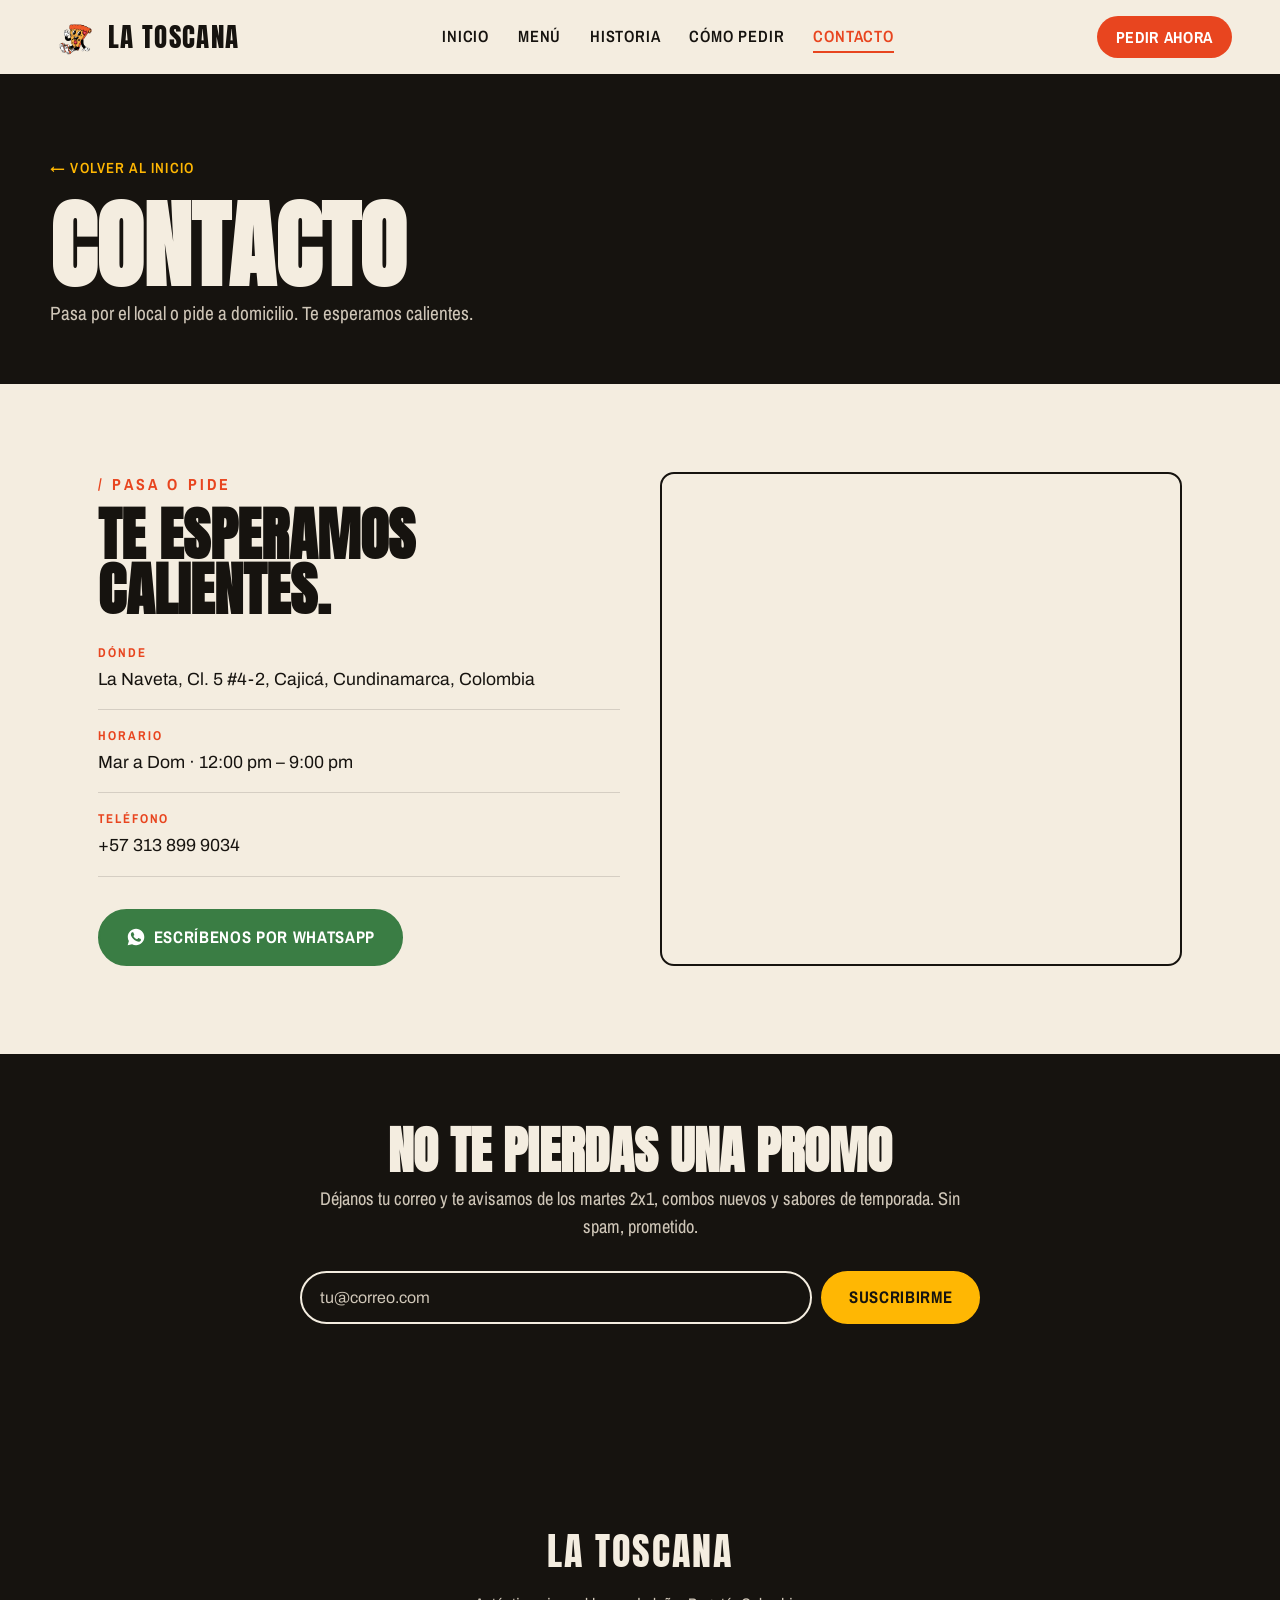
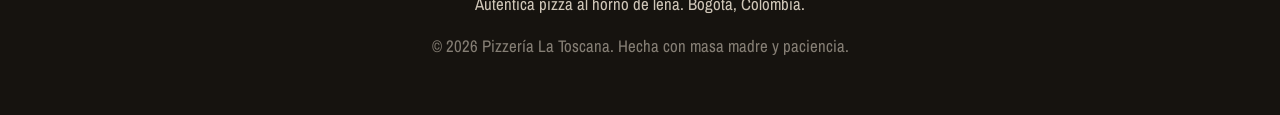
==== contacto.html @ b1739f33 "Add files via upload" ====
<!DOCTYPE html>
<html lang="es">
<head>
<meta charset="UTF-8">
<meta name="viewport" content="width=device-width, initial-scale=1.0">
<title>Contacto · Pizzería La Toscana</title>
<meta name="description" content="Visítanos o pide a domicilio. Pizzería La Toscana en Chapinero, Bogotá. Horarios, teléfono, ubicación y newsletter.">
<link rel="preconnect" href="https://fonts.googleapis.com">
<link rel="preconnect" href="https://fonts.gstatic.com" crossorigin>
<link href="https://fonts.googleapis.com/css2?family=Anton&family=Archivo:wght@400;500;600;700;800&family=Archivo+Narrow:wght@500;600;700&display=swap" rel="stylesheet">
<link rel="stylesheet" href="styles.css">
</head>
<body>

<!-- ===== NAV ===== -->
<header class="nav" id="top">
  <a href="index.html" class="brand">
    <img class="brand__logo" src="img/logo.png" alt="Logo Pizzería La Toscana">
    LA TOSCANA
  </a>
  <nav class="nav__links" aria-label="Navegación principal">
    <a href="index.html">Inicio</a>
    <a href="menu.html">Menú</a>
    <a href="historia.html">Historia</a>
    <a href="pedir.html">Cómo pedir</a>
    <a href="contacto.html" aria-current="page">Contacto</a>
  </nav>
  <a href="https://wa.me/573138999034?text=Hola%20La%20Toscana,%20quiero%20pedir%20una%20pizza" class="nav__cta" target="_blank" rel="noopener">Pedir ahora</a>
</header>

<!-- ===== HERO DE PÁGINA ===== -->
<section class="menupage__hero">
  <div class="menupage__hero-inner">
    <a href="index.html" class="menupage__back">← Volver al inicio</a>
    <h1 class="menupage__title">Contacto</h1>
    <p class="menupage__sub">Pasa por el local o pide a domicilio. Te esperamos calientes.</p>
  </div>
</section>

<!-- ===== CONTACTO ===== -->
<section class="contacto" id="contacto">
  <div class="contacto__inner">
    <div class="contacto__info" data-reveal="left">
      <p class="section-head__eyebrow">/ Pasa o pide</p>
      <h2 class="contacto__title">Te esperamos calientes.</h2>
      <ul class="contacto__list">
        <li><span class="contacto__label">Dónde</span> La Naveta, Cl. 5 #4-2, Cajicá, Cundinamarca, Colombia</li>
        <li><span class="contacto__label">Horario</span> Mar a Dom · 12:00 pm – 9:00 pm</li>
        <li><span class="contacto__label">Teléfono</span> +57 313 899 9034</li>
       
      </ul>
      <a href="https://wa.me/573138999034?text=Hola%20La%20Toscana,%20quiero%20pedir%20una%20pizza" class="btn btn--whatsapp" target="_blank" rel="noopener">
        <svg viewBox="0 0 24 24" width="20" height="20" fill="currentColor" aria-hidden="true"><path d="M12.04 2C6.58 2 2.13 6.45 2.13 11.91c0 1.75.46 3.45 1.32 4.95L2 22l5.25-1.38a9.9 9.9 0 0 0 4.79 1.22h.01c5.46 0 9.91-4.45 9.91-9.91C21.96 6.45 17.5 2 12.04 2Zm5.8 14.14c-.25.7-1.44 1.33-1.98 1.41-.53.08-1.18.11-1.9-.12-.44-.14-1-.33-1.72-.64-3.03-1.31-5-4.35-5.16-4.56-.15-.2-1.23-1.63-1.23-3.11s.78-2.21 1.06-2.51c.27-.3.6-.38.8-.38.2 0 .4.002.57.01.18.008.43-.07.67.51.25.6.84 2.07.91 2.22.07.15.12.33.02.53-.1.2-.15.32-.3.5-.15.18-.31.39-.44.53-.15.15-.3.31-.13.6.17.3.76 1.25 1.63 2.02 1.12.99 2.06 1.3 2.36 1.45.3.15.47.13.64-.08.18-.2.74-.86.94-1.16.2-.3.4-.25.67-.15.27.1 1.72.81 2.02.96.3.15.5.22.57.35.07.12.07.72-.18 1.42Z"/></svg>
        Escríbenos por WhatsApp
      </a>
    </div>
    <div class="contacto__map" data-reveal="right">
      <iframe
        title="Ubicación de Pizzería La Toscana en Google Maps"
        src="https://www.google.com/maps?q=Pizzer%C3%ADa+Toscana&ll=4.9202097,-74.024711&z=16&output=embed"
        loading="lazy"
        referrerpolicy="no-referrer-when-downgrade"
        allowfullscreen></iframe>
    </div>
  </div>
</section>

<!-- ===== NEWSLETTER ===== -->
<section class="newsletter">
  <div class="newsletter__inner" data-reveal="scale" data-newsletter>
    <h2>No te pierdas una promo</h2>
    <p>Déjanos tu correo y te avisamos de los martes 2x1, combos nuevos y sabores de temporada. Sin spam, prometido.</p>
    <div class="newsletter__form">
      <input type="email" placeholder="tu@correo.com" aria-label="Tu correo electrónico">
      <button class="btn" type="button">Suscribirme</button>
    </div>
    <p class="newsletter__msg" role="status" aria-live="polite"></p>
  </div>
</section>

<!-- ===== FOOTER ===== -->
<footer class="footer">
  <span class="footer__brand">LA TOSCANA</span>
  <p>Auténtica pizza al horno de leña. Bogotá, Colombia.</p>
  <p class="footer__small">© <span id="year"></span> Pizzería La Toscana. Hecha con masa madre y paciencia.</p>
</footer>

<script src="shared.js"></script>
</body>
</html>
---- styles.css ----
/* ===================================================================
   PIZZERÍA LA TOSCANA · Auténtica pizza al horno de leña
   Paleta: esmalte industrial + brasa de horno
   ------------------------------------------------------------------- */
:root{
  --ink:        #16130f;   /* casi negro, tostado */
  --paper:      #f4ede0;   /* crema masa */
  --brasa:      #e8451f;   /* rojo brasa / esmalte */
  --yema:       #ffb703;   /* amarillo yema */
  --verde:      #3a7d44;   /* albahaca */
  --humo:       #2b2620;   /* gris humo */
  --line:       rgba(22,19,15,.14);

  --display: "Anton", system-ui, sans-serif;
  --cond:    "Archivo Narrow", sans-serif;
  --body:    "Archivo", system-ui, sans-serif;

  --maxw: 1180px;
  --r:    14px;
}

*{box-sizing:border-box;margin:0;padding:0}
html{scroll-behavior:smooth}
body{
  font-family:var(--body);
  background:var(--paper);
  color:var(--ink);
  line-height:1.55;
  -webkit-font-smoothing:antialiased;
}
img{display:block;max-width:100%}
a{color:inherit;text-decoration:none}

/* ===== Botones ===== */
.btn{
  display:inline-flex;align-items:center;gap:.5rem;
  font-family:var(--cond);font-weight:700;font-size:1.05rem;
  letter-spacing:.04em;text-transform:uppercase;
  padding:.85rem 1.6rem;border-radius:100px;border:2px solid var(--ink);
  cursor:pointer;transition:transform .15s ease, background .2s ease, color .2s ease;
}
.btn:hover{transform:translateY(-2px)}
.btn--solid{background:var(--ink);color:var(--paper)}
.btn--solid:hover{background:var(--brasa);border-color:var(--brasa)}
.btn--ghost{background:transparent;color:var(--ink)}
.btn--ghost:hover{background:var(--ink);color:var(--paper)}
.btn--whatsapp{background:var(--verde);color:#fff;border-color:var(--verde)}
.btn--whatsapp:hover{background:#2f6638;border-color:#2f6638}
.btn--sm{padding:.6rem 1.1rem;font-size:.92rem}

/* ===== Nav ===== */
.nav{
  position:sticky;top:0;z-index:50;
  display:flex;align-items:center;justify-content:space-between;
  gap:1.5rem;padding:1rem clamp(1.2rem,4vw,3rem);
  background:var(--paper);border-bottom:2px solid var(--ink);
}
.brand{
  font-family:var(--display);font-size:1.7rem;letter-spacing:.05em;
  display:flex;align-items:center;gap:.5rem;
}
.brand__logo{height:42px;width:auto;display:block}
.brand__mark{color:var(--brasa);font-size:.9rem;transform:translateY(-2px)}
.nav__links{display:flex;gap:1.8rem;font-family:var(--cond);
  font-weight:600;text-transform:uppercase;letter-spacing:.05em;font-size:1.02rem}
.nav__links a{position:relative;padding-bottom:2px}
.nav__links a::after{content:"";position:absolute;left:0;bottom:-2px;width:0;height:2px;
  background:var(--brasa);transition:width .2s ease}
.nav__links a:hover::after{width:100%}
.nav__cta{
  font-family:var(--cond);font-weight:700;text-transform:uppercase;letter-spacing:.04em;
  background:var(--brasa);color:#fff;padding:.55rem 1.2rem;border-radius:100px;
  transition:transform .15s ease}
.nav__cta:hover{transform:translateY(-2px)}

/* ===== Hero (split crema + brasa + pizza) ===== */
.hero{position:relative;overflow:hidden;background:var(--paper);color:var(--ink)}

/* explosión naranja del lado izquierdo */
.hero__splash{position:absolute;top:0;left:0;bottom:0;width:54%;z-index:0;
  background:var(--brasa);
  clip-path:polygon(0 0, 100% 0, 58% 100%, 0 100%)}

/* ticker arriba, igual que antes */
.hero__ticker{position:relative;z-index:3;overflow:hidden;
  border-bottom:2px solid var(--ink);background:var(--ink)}
.hero__ticker-track{display:flex;white-space:nowrap;animation:scroll 28s linear infinite}
.hero__ticker-track span{font-family:var(--cond);font-weight:700;letter-spacing:.12em;
  padding:.5rem 0;font-size:.95rem;color:var(--yema)}
@keyframes scroll{to{transform:translateX(-50%)}}

/* layout en dos columnas: pizza | texto */
.hero__inner{position:relative;z-index:2;max-width:var(--maxw);margin:0 auto;
  padding:clamp(2rem,5vw,3.5rem) clamp(1.2rem,4vw,3rem);
  display:grid;grid-template-columns:1fr 1fr;gap:clamp(1.5rem,4vw,3rem);
  align-items:center;min-height:clamp(360px,52vw,520px)}

/* lado pizza */
.hero__art{position:relative}
.hero__pizza{width:100%;max-width:560px;height:auto;display:block;
  filter:drop-shadow(0 22px 36px rgba(22,19,15,.45));
  animation:heroSpin 60s linear infinite}
@keyframes heroSpin{to{transform:rotate(360deg)}}
.hero__badge{position:absolute;top:-6px;left:-6px;z-index:2;
  width:clamp(86px,12vw,118px);height:clamp(86px,12vw,118px);
  display:grid;place-items:center;text-align:center;
  background:var(--paper);color:var(--brasa);
  font-family:var(--cond);font-weight:700;text-transform:uppercase;
  letter-spacing:.04em;font-size:clamp(.72rem,1.5vw,.92rem);line-height:1.05;
  padding:.4rem;transform:rotate(-12deg);
  clip-path:polygon(50% 0%,61% 12%,76% 6%,79% 23%,95% 26%,88% 41%,100% 50%,88% 59%,95% 74%,79% 77%,76% 94%,61% 88%,50% 100%,39% 88%,24% 94%,21% 77%,5% 74%,12% 59%,0% 50%,12% 41%,5% 26%,21% 23%,24% 6%,39% 12%)}

/* lado texto */
.hero__copy{position:relative;padding-left:clamp(0px,2vw,2rem)}
.hero__eyebrow{font-family:var(--cond);text-transform:uppercase;letter-spacing:.28em;
  color:var(--ink);font-weight:700;font-size:.92rem;margin-bottom:.6rem}
.hero__title{font-family:var(--display);line-height:.84;letter-spacing:.005em;
  font-size:clamp(3.2rem,9.5vw,7.6rem);text-transform:uppercase;color:var(--brasa)}
.hero__title-alt{display:block;color:var(--ink);font-size:.34em;letter-spacing:.02em;
  margin-top:.35em;-webkit-text-stroke:0}
.hero__lede{max-width:42ch;margin:1.4rem 0 2rem;font-size:1.1rem;color:var(--humo)}
.hero__actions{display:flex;flex-wrap:wrap;gap:1rem;margin-bottom:2.2rem}
.hero__actions .btn--solid{background:var(--ink);color:var(--paper);border-color:var(--ink)}
.hero__actions .btn--solid:hover{background:var(--brasa);color:#fff;border-color:var(--brasa)}
.hero__actions .btn--ghost{color:var(--ink);border-color:var(--ink)}
.hero__actions .btn--ghost:hover{background:var(--ink);color:var(--paper)}
.hero__stats{list-style:none;display:flex;flex-wrap:wrap;gap:2.2rem;
  border-top:2px solid var(--line);padding-top:1.6rem}
.hero__stats li{display:flex;flex-direction:column}
.hero__stats strong{font-family:var(--display);font-size:2.4rem;color:var(--brasa);line-height:1}
.hero__stats span{font-family:var(--cond);text-transform:uppercase;letter-spacing:.1em;
  font-size:.82rem;color:var(--humo);margin-top:.3rem}

@media (max-width:780px){
  .hero__splash{width:100%;height:46%;bottom:auto;
    clip-path:polygon(0 0,100% 0,100% 72%,0 100%)}
  .hero__inner{grid-template-columns:1fr;text-align:center;gap:1.2rem}
  .hero__pizza{margin:0 auto;animation:none}
  .hero__lede{margin-left:auto;margin-right:auto}
  .hero__actions,.hero__stats{justify-content:center}
}

/* ===== Section head ===== */
.section-head{max-width:var(--maxw);margin:0 auto;
  padding:clamp(3.5rem,7vw,5.5rem) clamp(1.2rem,4vw,3rem) 0}
.section-head__eyebrow{font-family:var(--cond);text-transform:uppercase;
  letter-spacing:.2em;color:var(--brasa);font-weight:700;font-size:1rem;margin-bottom:.6rem}
.section-head__title{font-family:var(--display);text-transform:uppercase;
  font-size:clamp(2.4rem,6vw,4.2rem);line-height:.95}
.section-head__sub{font-family:var(--cond);font-size:1.15rem;margin-top:.8rem;color:var(--humo)}

/* ===== Menú ===== */
.menu{padding-bottom:clamp(3rem,7vw,5rem)}
.menu__grid{max-width:var(--maxw);margin:2.5rem auto 0;
  padding:0 clamp(1.2rem,4vw,3rem);
  display:grid;grid-template-columns:repeat(auto-fill,minmax(260px,1fr));gap:1.4rem}
.card{
  background:#fff;border:2px solid var(--ink);border-radius:var(--r);
  overflow:hidden;cursor:pointer;display:flex;flex-direction:column;
  transition:transform .18s ease, box-shadow .18s ease}
.card:hover{transform:translateY(-5px);box-shadow:8px 8px 0 var(--ink)}
.card:focus-visible{outline:3px solid var(--brasa);outline-offset:3px}
.card__img{aspect-ratio:4/3;background-size:cover;background-position:center;position:relative}
.card__tag{position:absolute;top:.7rem;left:.7rem;
  font-family:var(--cond);font-weight:700;text-transform:uppercase;letter-spacing:.05em;
  font-size:.78rem;background:var(--yema);color:var(--ink);padding:.25rem .7rem;border-radius:100px}
.card__body{padding:1.1rem 1.2rem 1.3rem;display:flex;flex-direction:column;gap:.4rem;flex:1}
.card__name{font-family:var(--display);font-size:1.5rem;line-height:1;text-transform:uppercase}
.card__desc{font-size:.95rem;color:var(--humo);flex:1}
.card__foot{display:flex;align-items:center;justify-content:space-between;margin-top:.4rem}
.card__price{font-family:var(--cond);font-weight:700;font-size:1.2rem;color:var(--brasa)}
.card__more{font-family:var(--cond);font-weight:600;text-transform:uppercase;
  letter-spacing:.05em;font-size:.85rem;color:var(--ink);opacity:.6}

/* ===== Historia ===== */
.historia{background:var(--humo);color:var(--paper)}
.historia__inner{max-width:var(--maxw);margin:0 auto;
  padding:clamp(3.5rem,7vw,5.5rem) clamp(1.2rem,4vw,3rem);
  display:grid;grid-template-columns:1.2fr .8fr;gap:3rem;align-items:start}
.historia .section-head__eyebrow{color:var(--yema)}
.historia__title{font-family:var(--display);text-transform:uppercase;
  font-size:clamp(2.2rem,5vw,3.6rem);line-height:.96;margin:.4rem 0 1.4rem}
.historia__copy p{margin-bottom:1.1rem;color:#e7dfd2;max-width:54ch}
.historia__copy .btn{margin-top:.6rem;background:var(--yema);border-color:var(--yema);color:var(--ink)}
.historia__copy .btn:hover{background:var(--brasa);border-color:var(--brasa);color:#fff}
.historia__meta{display:flex;flex-direction:column;gap:1rem}
.historia__card{border:2px solid rgba(244,237,224,.3);border-radius:var(--r);padding:1.3rem}
.historia__card--accent{background:var(--brasa);border-color:var(--brasa)}
.historia__year{font-family:var(--display);font-size:2rem;color:var(--yema);display:block;line-height:1}
.historia__card--accent .historia__year{color:var(--ink)}
.historia__card p{font-family:var(--cond);margin-top:.4rem;font-size:1.05rem}

/* ===== Contacto ===== */
.contacto{background:var(--paper)}
.contacto__inner{max-width:var(--maxw);margin:0 auto;
  padding:clamp(3.5rem,7vw,5.5rem) clamp(1.2rem,4vw,3rem);
  display:grid;grid-template-columns:1fr 1fr;gap:2.5rem;align-items:stretch}
.contacto__title{font-family:var(--display);text-transform:uppercase;
  font-size:clamp(2.2rem,5vw,3.6rem);line-height:.96;margin:.4rem 0 1.6rem}
.contacto__list{list-style:none;display:flex;flex-direction:column;gap:1rem;margin-bottom:2rem}
.contacto__list li{font-size:1.1rem;border-bottom:1px solid var(--line);padding-bottom:1rem}
.contacto__label{display:block;font-family:var(--cond);text-transform:uppercase;
  letter-spacing:.15em;font-size:.8rem;color:var(--brasa);font-weight:700;margin-bottom:.2rem}
.contacto__map{border:2px solid var(--ink);border-radius:var(--r);overflow:hidden;min-height:340px}
.contacto__map iframe{width:100%;height:100%;min-height:340px;border:0;display:block}

/* ===== Franja: por qué La Toscana ===== */
.franja{background:var(--brasa);color:#fff;border-bottom:2px solid var(--ink)}
.franja__inner{max-width:var(--maxw);margin:0 auto;
  padding:clamp(2.5rem,5vw,3.5rem) clamp(1.2rem,4vw,3rem);
  display:grid;grid-template-columns:repeat(4,1fr);gap:2rem}
.franja__item{display:flex;flex-direction:column;gap:.5rem}
.franja__icon{display:inline-flex;width:40px;height:40px}
.franja__icon svg{width:100%;height:100%}
.franja__item h3{font-family:var(--display);text-transform:uppercase;font-size:1.5rem;line-height:1}
.franja__item p{font-family:var(--cond);font-size:1.02rem;color:#ffe7e0}

/* ===== Promociones ===== */
.promos{padding-bottom:clamp(3rem,7vw,5rem)}
.promos__grid{max-width:var(--maxw);margin:2.5rem auto 0;
  padding:0 clamp(1.2rem,4vw,3rem);
  display:grid;grid-template-columns:1.4fr 1fr 1fr;gap:1.4rem}
.promo{background:#fff;border:2px solid var(--ink);border-radius:var(--r);
  padding:1.6rem;display:flex;flex-direction:column;gap:.6rem;position:relative}
.promo--big{background:var(--ink);color:var(--paper);grid-row:span 1}
.promo__badge{align-self:flex-start;font-family:var(--cond);font-weight:700;
  text-transform:uppercase;letter-spacing:.05em;font-size:.78rem;
  background:var(--brasa);color:#fff;padding:.25rem .7rem;border-radius:100px}
.promo__badge--yema{background:var(--yema);color:var(--ink)}
.promo h3{font-family:var(--display);text-transform:uppercase;font-size:1.8rem;line-height:.95}
.promo p{font-size:.98rem;color:var(--humo);flex:1}
.promo--big p{color:#cfc6b8}
.promo__price{font-family:var(--cond);font-weight:700;font-size:1.3rem;color:var(--brasa)}
.promo--big .promo__price{color:var(--yema)}

/* ===== Reseñas ===== */
.resenas{background:var(--humo);color:var(--paper);padding-bottom:clamp(3.5rem,7vw,5rem)}
.resenas .section-head__eyebrow{color:var(--yema)}
.resenas__grid{max-width:var(--maxw);margin:2.5rem auto 0;
  padding:0 clamp(1.2rem,4vw,3rem);
  display:grid;grid-template-columns:repeat(3,1fr);gap:1.4rem}
.resena{background:transparent;border:2px solid rgba(244,237,224,.3);
  border-radius:var(--r);padding:1.6rem;display:flex;flex-direction:column;gap:.9rem}
.resena__stars{color:var(--yema);font-size:1.2rem;letter-spacing:.1em}
.resena blockquote{font-family:var(--cond);font-size:1.2rem;line-height:1.4;color:#f4ede0}
.resena figcaption{display:flex;flex-direction:column;margin-top:auto}
.resena figcaption strong{font-family:var(--body);font-weight:700}
.resena figcaption span{font-family:var(--cond);font-size:.9rem;color:#cfc6b8}

/* ===== Cómo pedir ===== */
.pedir{background:var(--paper)}
.pedir__inner{max-width:var(--maxw);margin:0 auto;
  padding:clamp(3.5rem,7vw,5.5rem) clamp(1.2rem,4vw,3rem);text-align:center}
.pedir__title{font-family:var(--display);text-transform:uppercase;
  font-size:clamp(2.2rem,5vw,3.6rem);line-height:.96;margin-top:.4rem}
.pedir__steps{list-style:none;display:grid;grid-template-columns:repeat(3,1fr);
  gap:1.8rem;margin:2.5rem 0;text-align:left}
.pedir__steps li{border-top:3px solid var(--ink);padding-top:1rem}
.pedir__num{font-family:var(--display);font-size:2.6rem;color:var(--brasa);line-height:1;display:block}
.pedir__steps h3{font-family:var(--display);text-transform:uppercase;font-size:1.5rem;margin:.5rem 0 .3rem}
.pedir__steps p{color:var(--humo)}

.menu__more{max-width:var(--maxw);margin:2.5rem auto 0;
  padding:0 clamp(1.2rem,4vw,3rem);display:flex;justify-content:center}

/* ===================================================================
   Página de menú completo (menu.html)
   ------------------------------------------------------------------- */
.menupage{padding-bottom:clamp(3rem,7vw,5rem)}
.menupage__hero{background:var(--ink);color:var(--paper);
  padding:clamp(3rem,7vw,5rem) clamp(1.2rem,4vw,3rem) clamp(2.5rem,5vw,3.5rem)}
.menupage__hero-inner{max-width:var(--maxw);margin:0 auto}
.menupage__back{font-family:var(--cond);font-weight:600;text-transform:uppercase;
  letter-spacing:.08em;font-size:.92rem;color:var(--yema);display:inline-flex;
  align-items:center;gap:.4rem;margin-bottom:1.4rem}
.menupage__back:hover{color:#fff}
.menupage__title{font-family:var(--display);text-transform:uppercase;
  font-size:clamp(3rem,9vw,6rem);line-height:.9}
.menupage__sub{font-family:var(--cond);font-size:1.2rem;color:#cfc6b8;margin-top:.6rem}

/* navegación de categorías (anclas) */
.menunav{position:sticky;top:73px;z-index:40;background:var(--paper);
  border-bottom:2px solid var(--ink)}
.menunav__inner{max-width:var(--maxw);margin:0 auto;
  padding:.9rem clamp(1.2rem,4vw,3rem);display:flex;gap:.6rem;flex-wrap:wrap;
  overflow-x:auto}
.menunav a{font-family:var(--cond);font-weight:700;text-transform:uppercase;
  letter-spacing:.05em;font-size:.92rem;padding:.45rem 1rem;border:2px solid var(--ink);
  border-radius:100px;white-space:nowrap;transition:background .18s ease,color .18s ease}
.menunav a:hover{background:var(--ink);color:var(--paper)}

/* categorías */
.cat{max-width:var(--maxw);margin:0 auto;padding:clamp(2.5rem,5vw,3.5rem) clamp(1.2rem,4vw,3rem) 0}
.cat__head{display:flex;align-items:baseline;gap:1rem;
  border-bottom:3px solid var(--ink);padding-bottom:.8rem;margin-bottom:1.8rem}
.cat__title{font-family:var(--display);text-transform:uppercase;
  font-size:clamp(2rem,5vw,3.2rem);line-height:1}
.cat__note{font-family:var(--cond);font-size:1rem;color:var(--humo);margin-left:auto;text-align:right}

/* lista de ítems */
.items{display:grid;grid-template-columns:1fr 1fr;gap:.4rem 3rem}
.item{display:flex;gap:1rem;align-items:baseline;
  padding:1rem 0;border-bottom:1px solid var(--line)}
.item__img{width:72px;height:72px;flex:none;align-self:center;
  object-fit:cover;border-radius:10px;border:2px solid var(--ink);background:#fff}
.item__body{flex:1}
.item__top{display:flex;align-items:baseline;gap:.6rem}
.item__name{font-family:var(--body);font-weight:700;font-size:1.12rem}
.item__tag{font-family:var(--cond);font-weight:700;text-transform:uppercase;
  letter-spacing:.05em;font-size:.7rem;background:var(--yema);color:var(--ink);
  padding:.1rem .55rem;border-radius:100px}
.item__tag--pic{background:var(--brasa);color:#fff}
.item__tag--veg{background:var(--verde);color:#fff}
.item__desc{font-size:.95rem;color:var(--humo);margin-top:.2rem}
.item__dots{flex:1;border-bottom:2px dotted var(--line);align-self:flex-end;
  margin-bottom:.35rem;min-width:1.5rem}
.item__price{font-family:var(--cond);font-weight:700;font-size:1.15rem;
  color:var(--brasa);white-space:nowrap}

/* ===== Footer ===== */
.footer{background:var(--ink);color:var(--paper);text-align:center;
  padding:clamp(2.5rem,5vw,3.5rem) 1.5rem}
.footer__brand{font-family:var(--display);font-size:2.4rem;letter-spacing:.05em;display:block;margin-bottom:.6rem}
.footer p{color:#cfc6b8;font-family:var(--cond);font-size:1.05rem}
.footer__small{margin-top:1rem;font-size:.9rem;opacity:.6}

/* ===== Modal ===== */
.modal{position:fixed;inset:0;z-index:100;display:flex;align-items:center;justify-content:center;padding:1.2rem}
.modal[hidden]{display:none}
.modal__backdrop{position:absolute;inset:0;background:rgba(22,19,15,.72);backdrop-filter:blur(3px)}
.modal__card{position:relative;background:var(--paper);border:2px solid var(--ink);
  border-radius:18px;max-width:560px;width:100%;max-height:90vh;overflow:auto;
  animation:pop .22s ease}
@keyframes pop{from{transform:scale(.94);opacity:0}to{transform:scale(1);opacity:1}}
.modal__close{position:absolute;top:.6rem;right:.7rem;z-index:2;
  width:38px;height:38px;border-radius:50%;border:2px solid var(--ink);background:var(--paper);
  font-size:1.5rem;line-height:1;cursor:pointer;display:grid;place-items:center}
.modal__close:hover{background:var(--brasa);color:#fff;border-color:var(--brasa)}
.modal__img{aspect-ratio:16/10;background-size:cover;background-position:center;
  border-bottom:2px solid var(--ink)}
.modal__body{padding:1.6rem}
.modal__tag{font-family:var(--cond);font-weight:700;text-transform:uppercase;letter-spacing:.08em;
  font-size:.8rem;background:var(--yema);color:var(--ink);padding:.25rem .7rem;border-radius:100px}
.modal__body h3{font-family:var(--display);text-transform:uppercase;font-size:2.2rem;
  line-height:1;margin:.8rem 0 .6rem}
.modal__body p{color:var(--humo);margin-bottom:1.1rem;line-height:1.65}
.modal__ingredients{list-style:none;display:flex;flex-wrap:wrap;gap:.5rem;margin-bottom:1.4rem}
.modal__ingredients li{font-family:var(--cond);font-size:.9rem;background:#fff;
  border:1px solid var(--ink);border-radius:100px;padding:.3rem .8rem}
.modal__foot{display:flex;align-items:center;justify-content:space-between;
  border-top:2px solid var(--ink);padding-top:1.2rem}
.modal__price{font-family:var(--display);font-size:1.8rem;color:var(--brasa)}

/* ===== Responsive ===== */
@media (max-width:980px){
  .promos__grid{grid-template-columns:1fr 1fr}
  .promo--big{grid-column:span 2}
}
@media (max-width:860px){
  .nav__links{display:none}
  .historia__inner,.contacto__inner{grid-template-columns:1fr}
  .hero__stats{gap:1.8rem}
  .franja__inner{grid-template-columns:1fr 1fr;gap:1.6rem}
  .resenas__grid{grid-template-columns:1fr}
  .pedir__steps{grid-template-columns:1fr;gap:1.4rem}
  .items{grid-template-columns:1fr;gap:0}
  .menunav{top:71px}
}
@media (max-width:600px){
  .promos__grid{grid-template-columns:1fr}
  .promo--big{grid-column:span 1}
}
@media (max-width:480px){
  .hero__stats strong{font-size:2rem}
  .card:hover{box-shadow:5px 5px 0 var(--ink)}
  .franja__inner{grid-template-columns:1fr}
}

/* ===================================================================
   PREMIUM · scroll reveal, nav, galería, proceso, equipo, faq, news
   ------------------------------------------------------------------- */

/* ---- Scroll reveal ---- */
[data-reveal]{opacity:0;transform:translateY(26px);
  transition:opacity .7s cubic-bezier(.16,.84,.44,1), transform .7s cubic-bezier(.16,.84,.44,1)}
[data-reveal].is-visible{opacity:1;transform:none}
[data-reveal="scale"]{transform:scale(.94)}
[data-reveal="scale"].is-visible{transform:none}
[data-reveal="left"]{transform:translateX(-30px)}
[data-reveal="left"].is-visible{transform:none}
[data-reveal="right"]{transform:translateX(30px)}
[data-reveal="right"].is-visible{transform:none}

/* ---- Nav con sombra al hacer scroll ---- */
.nav{transition:box-shadow .25s ease, background .25s ease}
.nav--scrolled{box-shadow:0 6px 0 -2px rgba(22,19,15,.12), 0 14px 30px -18px rgba(22,19,15,.5)}
.nav__links a[aria-current="page"]{color:var(--brasa)}
.nav__links a[aria-current="page"]::after{width:100%}

/* ===== Cinta de cita / claim (premium) ===== */
.claim{background:var(--ink);color:var(--paper);
  padding:clamp(3.5rem,8vw,6rem) clamp(1.2rem,4vw,3rem);position:relative;overflow:hidden}
.claim__inner{max-width:920px;margin:0 auto;text-align:center;position:relative;z-index:1}
.claim__mark{font-family:var(--display);font-size:6rem;line-height:.6;color:var(--brasa);
  display:block;margin-bottom:.4rem}
.claim__text{font-family:var(--display);text-transform:uppercase;
  font-size:clamp(1.8rem,4.5vw,3.2rem);line-height:1.02;letter-spacing:.01em}
.claim__text em{color:var(--yema);font-style:normal}
.claim__by{font-family:var(--cond);text-transform:uppercase;letter-spacing:.2em;
  font-size:.9rem;color:#cfc6b8;margin-top:1.4rem}
.claim::before{content:"";position:absolute;inset:0;
  background:radial-gradient(circle at 50% 120%, rgba(232,69,31,.35), transparent 60%)}

/* ===== Proceso de la masa (secuencia real) ===== */
.proceso{background:var(--paper)}
.proceso__inner{max-width:var(--maxw);margin:0 auto;
  padding:clamp(1.5rem,4vw,2.5rem) clamp(1.2rem,4vw,3rem) clamp(3.5rem,7vw,5rem)}
.proceso__grid{display:grid;grid-template-columns:repeat(4,1fr);gap:1.2rem;margin-top:2.5rem}
.paso{border-top:3px solid var(--ink);padding-top:1.1rem;position:relative}
.paso__num{font-family:var(--display);font-size:3rem;line-height:1;color:var(--brasa);
  display:block}
.paso__time{font-family:var(--cond);text-transform:uppercase;letter-spacing:.12em;
  font-size:.78rem;color:var(--verde);font-weight:700;margin:.5rem 0 .2rem}
.paso h3{font-family:var(--display);text-transform:uppercase;font-size:1.4rem;
  line-height:1;margin-bottom:.4rem}
.paso p{font-family:var(--cond);font-size:1.02rem;color:var(--humo)}

/* ===== Galería bento ===== */
.galeria{background:var(--humo);color:var(--paper);padding-bottom:clamp(3.5rem,7vw,5rem)}
.galeria .section-head__eyebrow{color:var(--yema)}
.galeria__grid{max-width:var(--maxw);margin:2.5rem auto 0;
  padding:0 clamp(1.2rem,4vw,3rem);
  display:grid;grid-template-columns:repeat(4,1fr);grid-auto-rows:200px;gap:1rem}
.galeria__item{border:2px solid var(--paper);border-radius:var(--r);overflow:hidden;
  position:relative;background:#000}
.galeria__item img{width:100%;height:100%;object-fit:cover;
  transition:transform .5s ease;filter:saturate(1.05)}
.galeria__item:hover img{transform:scale(1.07)}
.galeria__item--tall{grid-row:span 2}
.galeria__item--wide{grid-column:span 2}
.galeria__cap{position:absolute;left:0;right:0;bottom:0;
  font-family:var(--cond);font-weight:700;text-transform:uppercase;letter-spacing:.05em;
  font-size:.85rem;color:#fff;padding:1.4rem .9rem .7rem;
  background:linear-gradient(transparent, rgba(0,0,0,.78))}

/* ===== Equipo / chef ===== */
.equipo{background:var(--paper)}
.equipo__inner{max-width:var(--maxw);margin:0 auto;
  padding:0 clamp(1.2rem,4vw,3rem) clamp(3.5rem,7vw,5rem)}
.equipo__grid{display:grid;grid-template-columns:repeat(3,1fr);gap:1.4rem;margin-top:2.5rem}
.miembro{background:#fff;border:2px solid var(--ink);border-radius:var(--r);overflow:hidden;
  transition:transform .18s ease, box-shadow .18s ease}
.miembro:hover{transform:translateY(-5px);box-shadow:8px 8px 0 var(--ink)}
.miembro__img{aspect-ratio:4/5;background:var(--humo);background-size:cover;background-position:center}
.miembro__body{padding:1.1rem 1.2rem 1.4rem}
.miembro__name{font-family:var(--display);text-transform:uppercase;font-size:1.5rem;line-height:1}
.miembro__role{font-family:var(--cond);text-transform:uppercase;letter-spacing:.1em;
  font-size:.82rem;color:var(--brasa);font-weight:700;margin:.3rem 0 .6rem}
.miembro__bio{font-size:.95rem;color:var(--humo)}

/* ===== Franja CTA grande ===== */
.ctaband{background:var(--brasa);color:#fff;text-align:center;
  padding:clamp(3rem,7vw,5rem) clamp(1.2rem,4vw,3rem);border-top:2px solid var(--ink)}
.ctaband h2{font-family:var(--display);text-transform:uppercase;
  font-size:clamp(2.2rem,6vw,4rem);line-height:.95;margin-bottom:1rem}
.ctaband p{font-family:var(--cond);font-size:1.2rem;max-width:48ch;margin:0 auto 2rem;color:#ffe7e0}
.ctaband .btn{background:var(--ink);color:#fff;border-color:var(--ink)}
.ctaband .btn:hover{background:var(--paper);color:var(--ink);border-color:var(--paper)}

/* ===== FAQ ===== */
.faq{background:var(--paper)}
.faq__inner{max-width:820px;margin:0 auto;
  padding:0 clamp(1.2rem,4vw,3rem) clamp(3.5rem,7vw,5rem)}
.faq__list{margin-top:2.2rem;border-top:2px solid var(--ink)}
.faq__item{border-bottom:2px solid var(--ink)}
.faq__q{width:100%;background:none;border:0;cursor:pointer;text-align:left;
  font-family:var(--body);font-weight:700;font-size:1.15rem;color:var(--ink);
  padding:1.2rem 2.5rem 1.2rem 0;position:relative;display:block}
.faq__q::after{content:"+";position:absolute;right:.2rem;top:50%;transform:translateY(-50%);
  font-family:var(--display);font-size:1.8rem;color:var(--brasa);transition:transform .25s ease}
.faq__item.is-open .faq__q::after{transform:translateY(-50%) rotate(45deg)}
.faq__a{max-height:0;overflow:hidden;transition:max-height .35s ease}
.faq__item.is-open .faq__a{max-height:240px}
.faq__a p{color:var(--humo);padding:0 0 1.3rem;font-size:1.02rem}

/* ===== Newsletter ===== */
.newsletter{background:var(--ink);color:var(--paper);
  padding:clamp(3rem,7vw,4.5rem) clamp(1.2rem,4vw,3rem)}
.newsletter__inner{max-width:680px;margin:0 auto;text-align:center}
.newsletter h2{font-family:var(--display);text-transform:uppercase;
  font-size:clamp(2rem,5vw,3.2rem);line-height:.96;margin-bottom:.6rem}
.newsletter p{font-family:var(--cond);font-size:1.15rem;color:#cfc6b8;margin-bottom:1.8rem}
.newsletter__form{display:flex;gap:.6rem;flex-wrap:wrap;justify-content:center}
.newsletter__form input{flex:1;min-width:220px;font-family:var(--body);font-size:1rem;
  padding:.85rem 1.1rem;border-radius:100px;border:2px solid var(--paper);
  background:transparent;color:var(--paper)}
.newsletter__form input::placeholder{color:#cfc6b8}
.newsletter__form input:focus{outline:none;border-color:var(--yema)}
.newsletter__form .btn{background:var(--yema);border-color:var(--yema);color:var(--ink)}
.newsletter__form .btn:hover{background:var(--brasa);border-color:var(--brasa);color:#fff}
.newsletter__msg{font-family:var(--cond);font-size:1rem;margin-top:1rem;min-height:1.4em}
.newsletter__msg.is-ok{color:var(--yema)}
.newsletter__msg.is-error{color:#ffb4a4}

/* ===== Responsive premium ===== */
@media (max-width:860px){
  .proceso__grid{grid-template-columns:1fr 1fr}
  .galeria__grid{grid-template-columns:1fr 1fr;grid-auto-rows:170px}
  .equipo__grid{grid-template-columns:1fr 1fr}
}
@media (max-width:560px){
  .proceso__grid{grid-template-columns:1fr}
  .galeria__grid{grid-template-columns:1fr;grid-auto-rows:200px}
  .galeria__item--wide{grid-column:span 1}
  .equipo__grid{grid-template-columns:1fr}
  .newsletter__form{flex-direction:column}
}

/* ===== Accesibilidad ===== */
@media (prefers-reduced-motion:reduce){
  *{animation:none!important;transition:none!important;scroll-behavior:auto!important}
  [data-reveal]{opacity:1!important;transform:none!important}
}
a:focus-visible,button:focus-visible{outline:3px solid var(--brasa);outline-offset:3px}
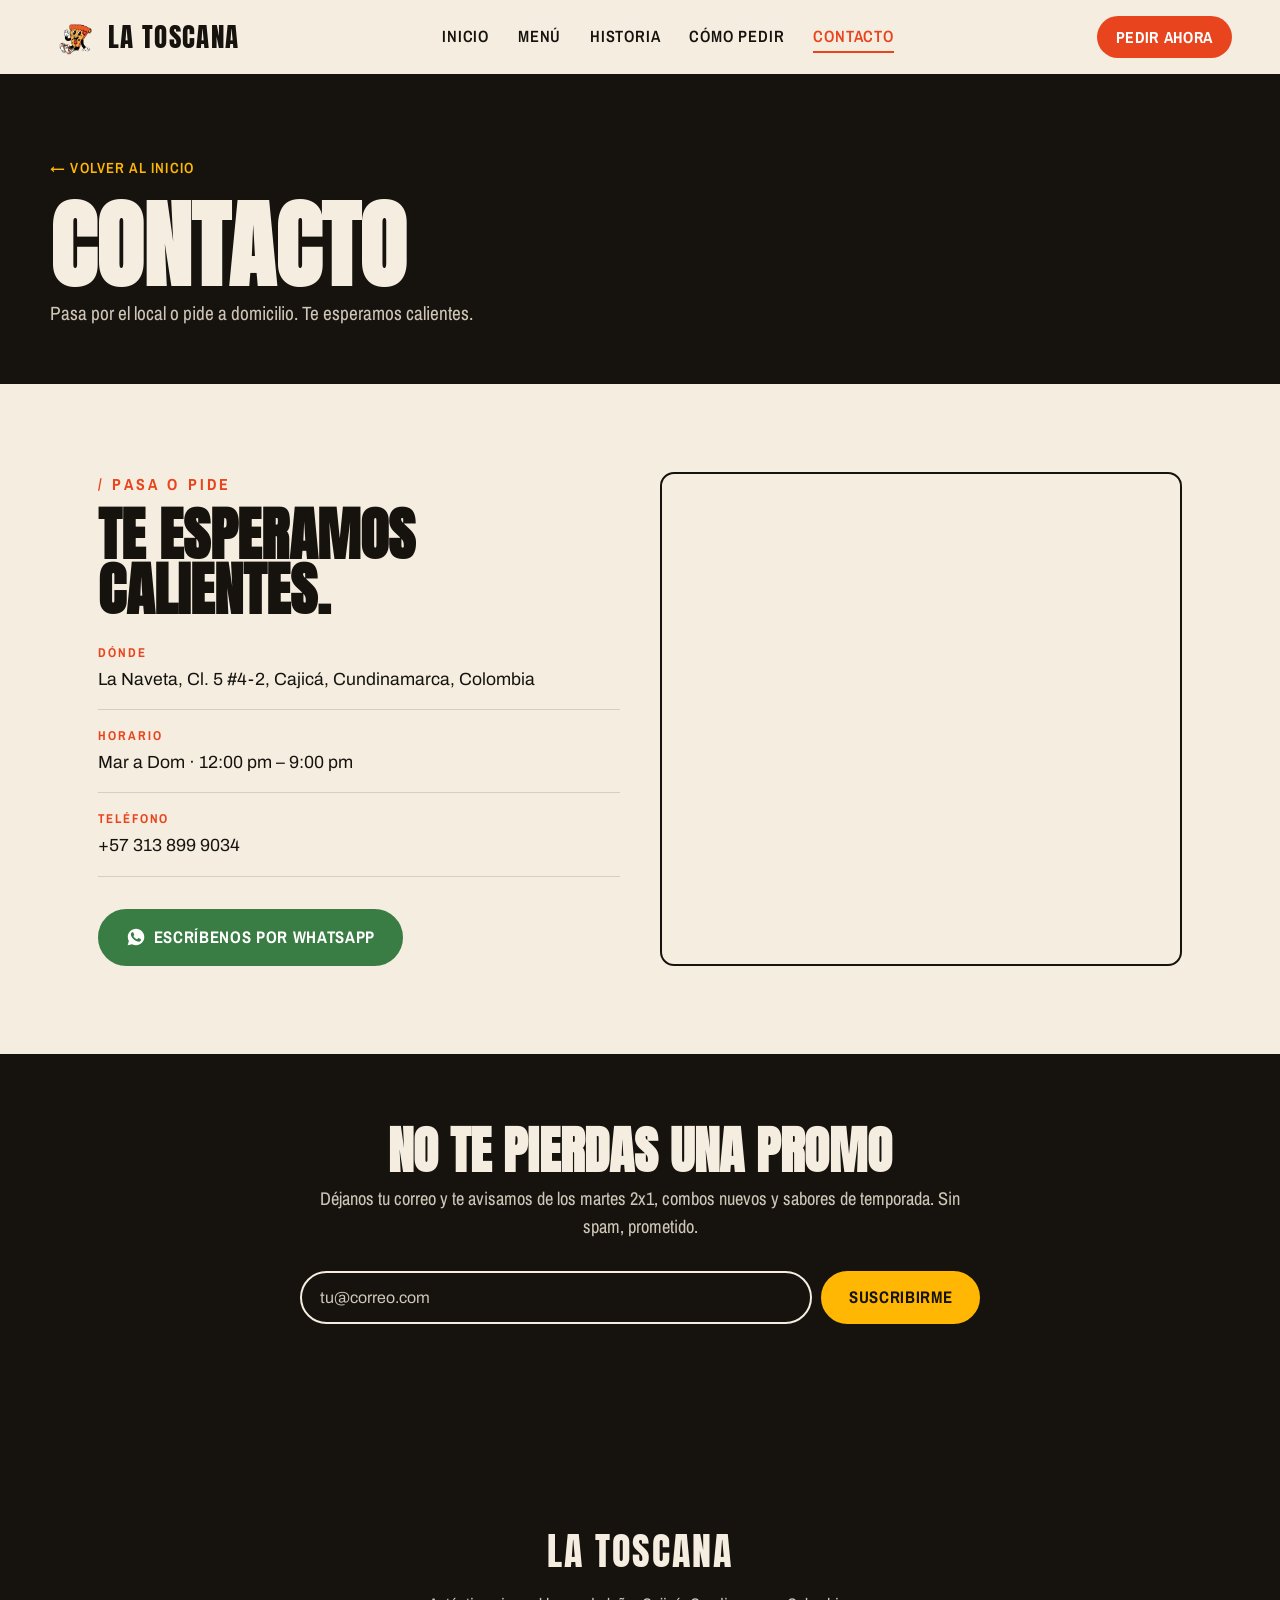
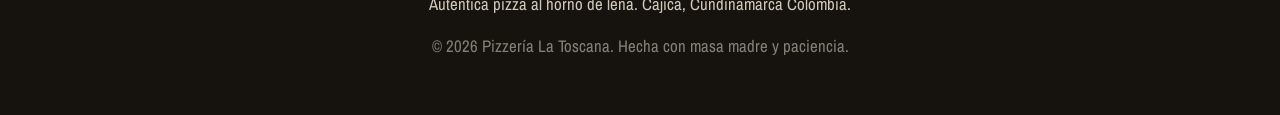
==== commit 0d9d301a: "update" ====
--- a/contacto.html
+++ b/contacto.html
@@ -4,7 +4,7 @@
 <meta charset="UTF-8">
 <meta name="viewport" content="width=device-width, initial-scale=1.0">
 <title>Contacto · Pizzería La Toscana</title>
-<meta name="description" content="Visítanos o pide a domicilio. Pizzería La Toscana en Chapinero, Bogotá. Horarios, teléfono, ubicación y newsletter.">
+<meta name="description" content="Visítanos o pide a domicilio. Pizzería La Toscana en Cajicá, Cundinamarca Horarios, teléfono, ubicación y newsletter.">
 <link rel="preconnect" href="https://fonts.googleapis.com">
 <link rel="preconnect" href="https://fonts.gstatic.com" crossorigin>
 <link href="https://fonts.googleapis.com/css2?family=Anton&family=Archivo:wght@400;500;600;700;800&family=Archivo+Narrow:wght@500;600;700&display=swap" rel="stylesheet">
@@ -81,7 +81,7 @@
 <!-- ===== FOOTER ===== -->
 <footer class="footer">
   <span class="footer__brand">LA TOSCANA</span>
-  <p>Auténtica pizza al horno de leña. Bogotá, Colombia.</p>
+  <p>Auténtica pizza al horno de leña. Cajicá, Cundinamarca Colombia.</p>
   <p class="footer__small">© <span id="year"></span> Pizzería La Toscana. Hecha con masa madre y paciencia.</p>
 </footer>
 
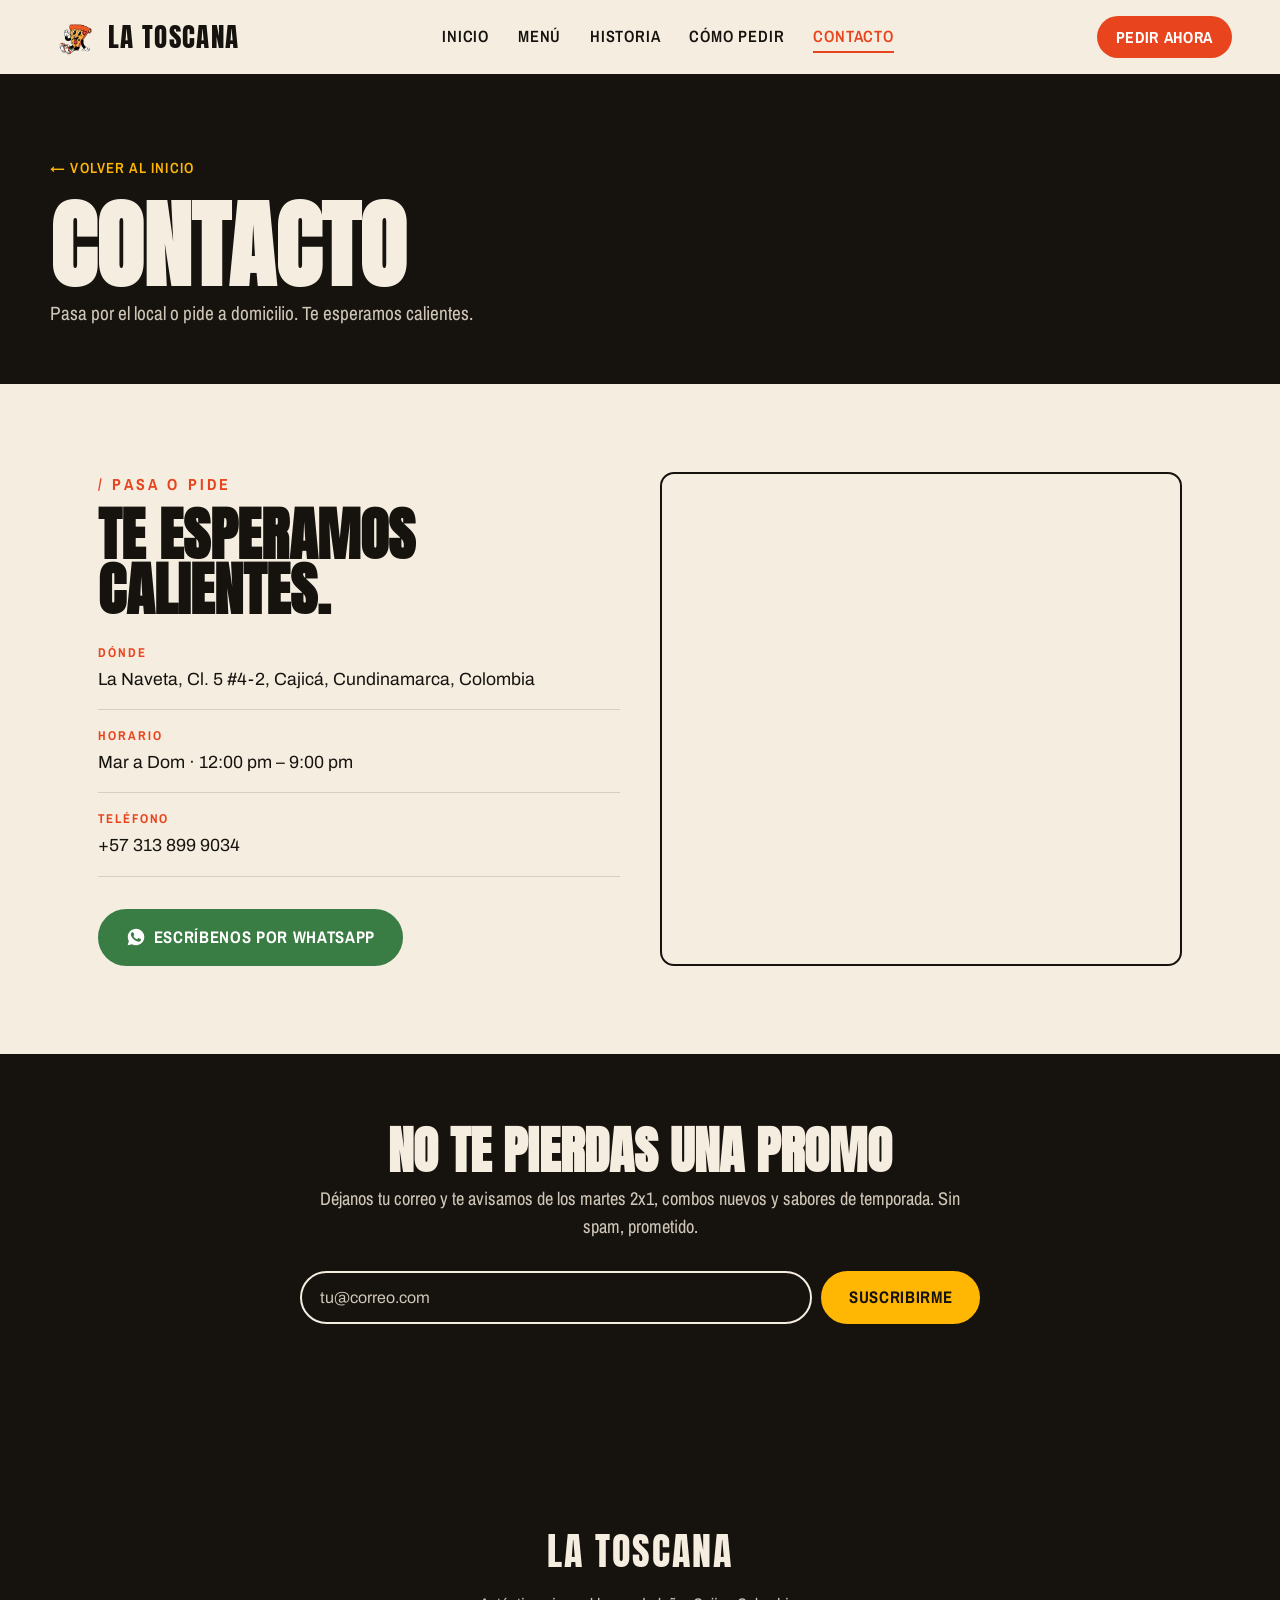
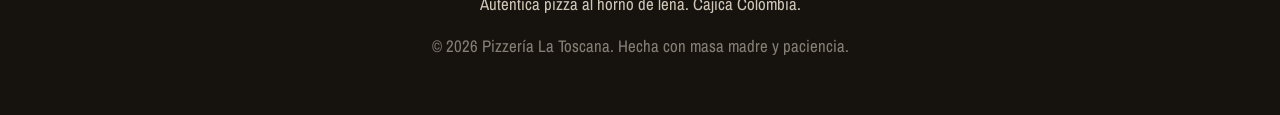
==== commit 29c4d8c2: "update" ====
--- a/contacto.html
+++ b/contacto.html
@@ -4,7 +4,7 @@
 <meta charset="UTF-8">
 <meta name="viewport" content="width=device-width, initial-scale=1.0">
 <title>Contacto · Pizzería La Toscana</title>
-<meta name="description" content="Visítanos o pide a domicilio. Pizzería La Toscana en Cajicá, Cundinamarca Horarios, teléfono, ubicación y newsletter.">
+<meta name="description" content="Visítanos o pide a domicilio. Pizzería La Toscana en Cajica Horarios, teléfono, ubicación y newsletter.">
 <link rel="preconnect" href="https://fonts.googleapis.com">
 <link rel="preconnect" href="https://fonts.gstatic.com" crossorigin>
 <link href="https://fonts.googleapis.com/css2?family=Anton&family=Archivo:wght@400;500;600;700;800&family=Archivo+Narrow:wght@500;600;700&display=swap" rel="stylesheet">
@@ -18,13 +18,16 @@
     <img class="brand__logo" src="img/logo.png" alt="Logo Pizzería La Toscana">
     LA TOSCANA
   </a>
-  <nav class="nav__links" aria-label="Navegación principal">
+  <nav class="nav__links" id="navLinks" aria-label="Navegación principal">
     <a href="index.html">Inicio</a>
     <a href="menu.html">Menú</a>
     <a href="historia.html">Historia</a>
     <a href="pedir.html">Cómo pedir</a>
     <a href="contacto.html" aria-current="page">Contacto</a>
   </nav>
+  <button class="nav__toggle" aria-label="Abrir menú" aria-expanded="false" aria-controls="navLinks">
+    <span></span><span></span><span></span>
+  </button>
   <a href="https://wa.me/573138999034?text=Hola%20La%20Toscana,%20quiero%20pedir%20una%20pizza" class="nav__cta" target="_blank" rel="noopener">Pedir ahora</a>
 </header>
 
@@ -81,7 +84,7 @@
 <!-- ===== FOOTER ===== -->
 <footer class="footer">
   <span class="footer__brand">LA TOSCANA</span>
-  <p>Auténtica pizza al horno de leña. Cajicá, Cundinamarca Colombia.</p>
+  <p>Auténtica pizza al horno de leña. Cajica Colombia.</p>
   <p class="footer__small">© <span id="year"></span> Pizzería La Toscana. Hecha con masa madre y paciencia.</p>
 </footer>
 
--- a/styles.css
+++ b/styles.css
@@ -72,6 +72,43 @@
   background:var(--brasa);color:#fff;padding:.55rem 1.2rem;border-radius:100px;
   transition:transform .15s ease}
 .nav__cta:hover{transform:translateY(-2px)}
+
+/* ===== Botón hamburguesa (oculto en escritorio) ===== */
+.nav__toggle{
+  display:none;
+  flex-direction:column;justify-content:center;gap:5px;
+  width:44px;height:44px;padding:0;
+  background:transparent;border:2px solid var(--ink);border-radius:10px;
+  cursor:pointer;flex-shrink:0;
+}
+.nav__toggle span{
+  display:block;width:22px;height:2.5px;margin:0 auto;
+  background:var(--ink);border-radius:2px;
+  transition:transform .25s ease,opacity .2s ease;
+}
+.nav__toggle[aria-expanded="true"] span:nth-child(1){transform:translateY(7.5px) rotate(45deg)}
+.nav__toggle[aria-expanded="true"] span:nth-child(2){opacity:0}
+.nav__toggle[aria-expanded="true"] span:nth-child(3){transform:translateY(-7.5px) rotate(-45deg)}
+
+@media (max-width:860px){
+  .nav{flex-wrap:wrap}
+  .nav__toggle{display:flex;order:3}
+  .nav__cta{order:2;margin-left:auto}
+  .nav__links{
+    order:4;
+    flex-direction:column;align-items:flex-start;gap:0;
+    width:100%;
+    max-height:0;overflow:hidden;
+    font-size:1.15rem;
+    transition:max-height .32s ease;
+  }
+  .nav__links a{
+    width:100%;padding:.9rem .2rem;
+    border-bottom:1px solid var(--line);
+  }
+  .nav__links a::after{display:none}
+  .nav.is-open .nav__links{max-height:420px;margin-top:.6rem}
+}
 
 /* ===== Hero (split crema + brasa + pizza) ===== */
 .hero{position:relative;overflow:hidden;background:var(--paper);color:var(--ink)}
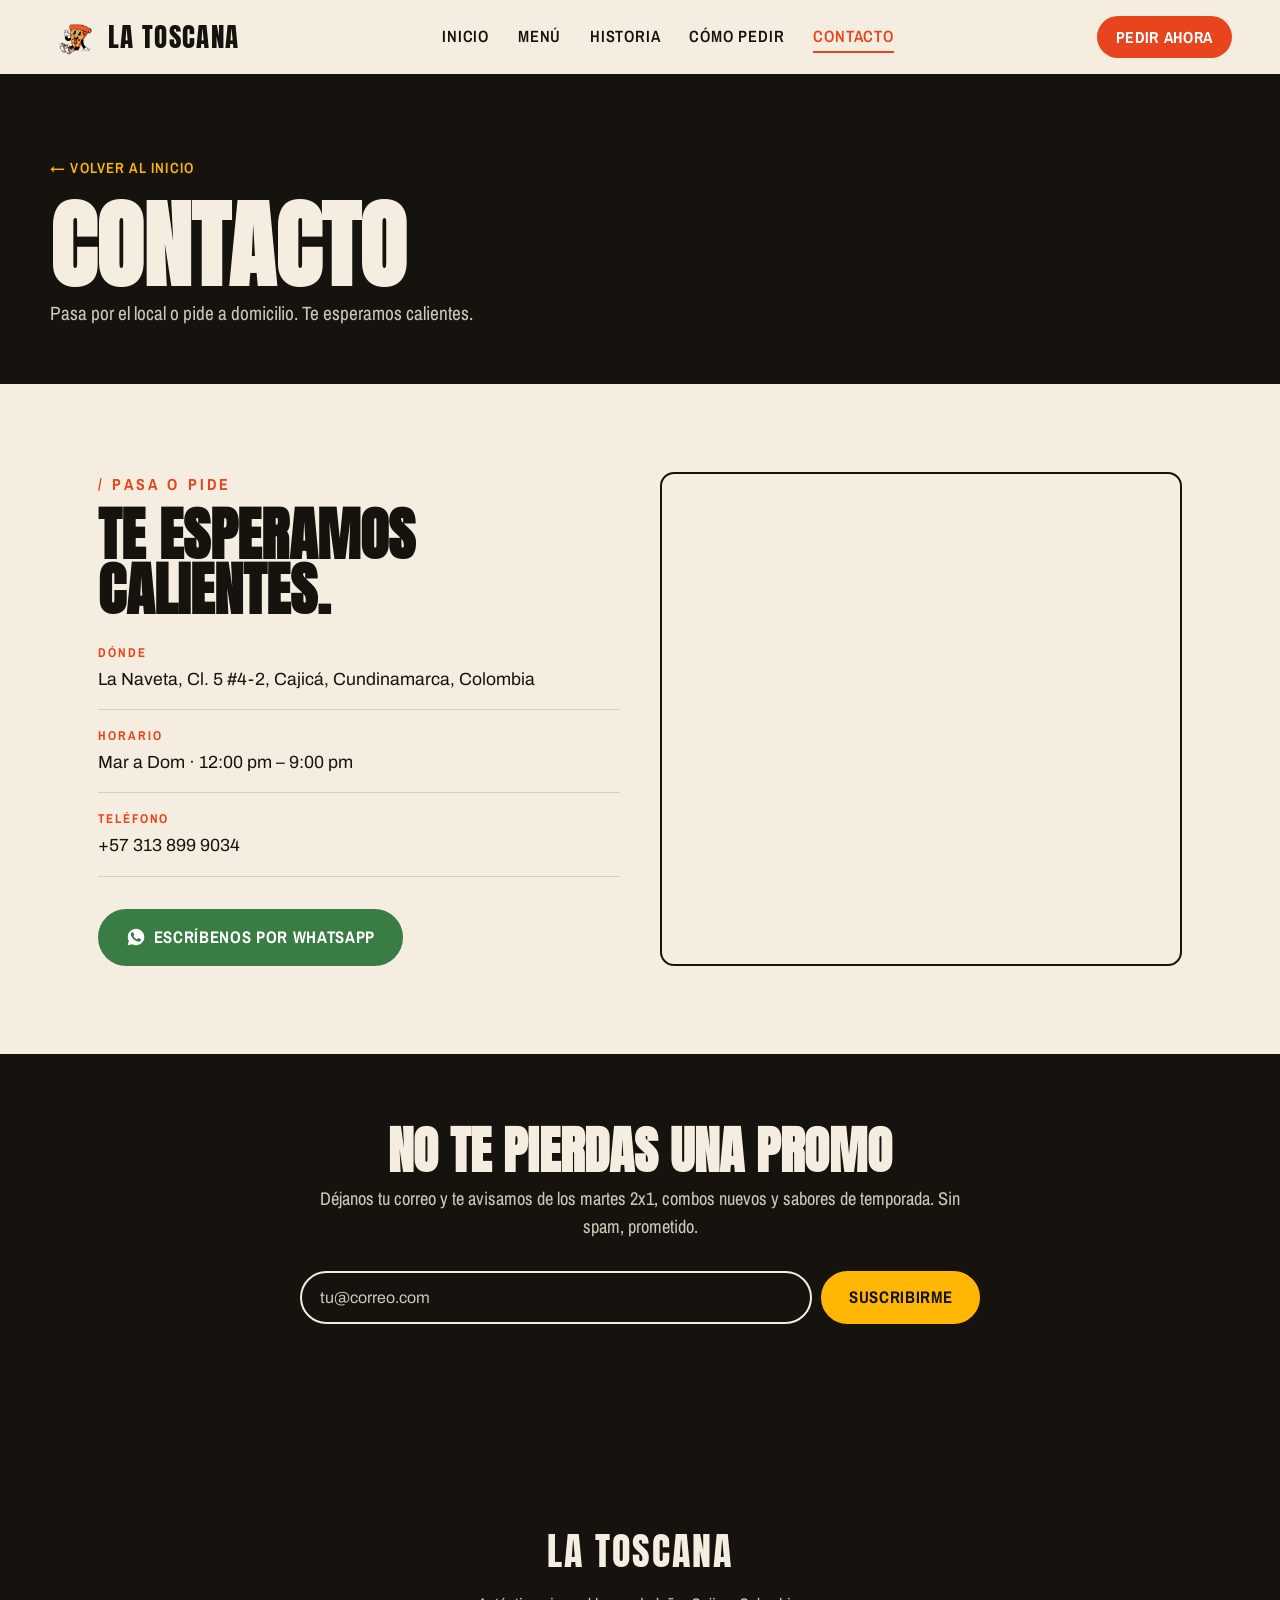
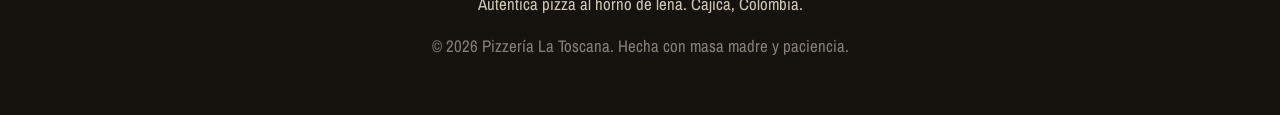
==== commit f33a0200: "update" ====
--- a/contacto.html
+++ b/contacto.html
@@ -4,7 +4,7 @@
 <meta charset="UTF-8">
 <meta name="viewport" content="width=device-width, initial-scale=1.0">
 <title>Contacto · Pizzería La Toscana</title>
-<meta name="description" content="Visítanos o pide a domicilio. Pizzería La Toscana en Cajica Horarios, teléfono, ubicación y newsletter.">
+<meta name="description" content="Visítanos o pide a domicilio. Pizzería La Toscana en Cajica, Cundinamarca Horarios, teléfono, ubicación y newsletter.">
 <link rel="preconnect" href="https://fonts.googleapis.com">
 <link rel="preconnect" href="https://fonts.gstatic.com" crossorigin>
 <link href="https://fonts.googleapis.com/css2?family=Anton&family=Archivo:wght@400;500;600;700;800&family=Archivo+Narrow:wght@500;600;700&display=swap" rel="stylesheet">
@@ -84,7 +84,7 @@
 <!-- ===== FOOTER ===== -->
 <footer class="footer">
   <span class="footer__brand">LA TOSCANA</span>
-  <p>Auténtica pizza al horno de leña. Cajica Colombia.</p>
+  <p>Auténtica pizza al horno de leña. Cajica, Colombia.</p>
   <p class="footer__small">© <span id="year"></span> Pizzería La Toscana. Hecha con masa madre y paciencia.</p>
 </footer>
 
--- a/styles.css
+++ b/styles.css
@@ -91,19 +91,19 @@
 .nav__toggle[aria-expanded="true"] span:nth-child(3){transform:translateY(-7.5px) rotate(-45deg)}
 
 @media (max-width:860px){
-  .nav{flex-wrap:wrap}
-  .nav__toggle{display:flex;order:3}
-  .nav__cta{order:2;margin-left:auto}
+  .nav{position:sticky;flex-wrap:wrap;row-gap:0}
+  .nav__toggle{display:flex;order:2}
+  .nav__cta{order:1;margin-left:auto;margin-right:.6rem}
   .nav__links{
-    order:4;
-    flex-direction:column;align-items:flex-start;gap:0;
-    width:100%;
+    order:3;
+    flex-basis:100%;width:100%;
+    flex-direction:column;align-items:stretch;gap:0;
     max-height:0;overflow:hidden;
     font-size:1.15rem;
     transition:max-height .32s ease;
   }
   .nav__links a{
-    width:100%;padding:.9rem .2rem;
+    display:block;width:100%;padding:.95rem .2rem;
     border-bottom:1px solid var(--line);
   }
   .nav__links a::after{display:none}
@@ -394,7 +394,6 @@
   .promo--big{grid-column:span 2}
 }
 @media (max-width:860px){
-  .nav__links{display:none}
   .historia__inner,.contacto__inner{grid-template-columns:1fr}
   .hero__stats{gap:1.8rem}
   .franja__inner{grid-template-columns:1fr 1fr;gap:1.6rem}
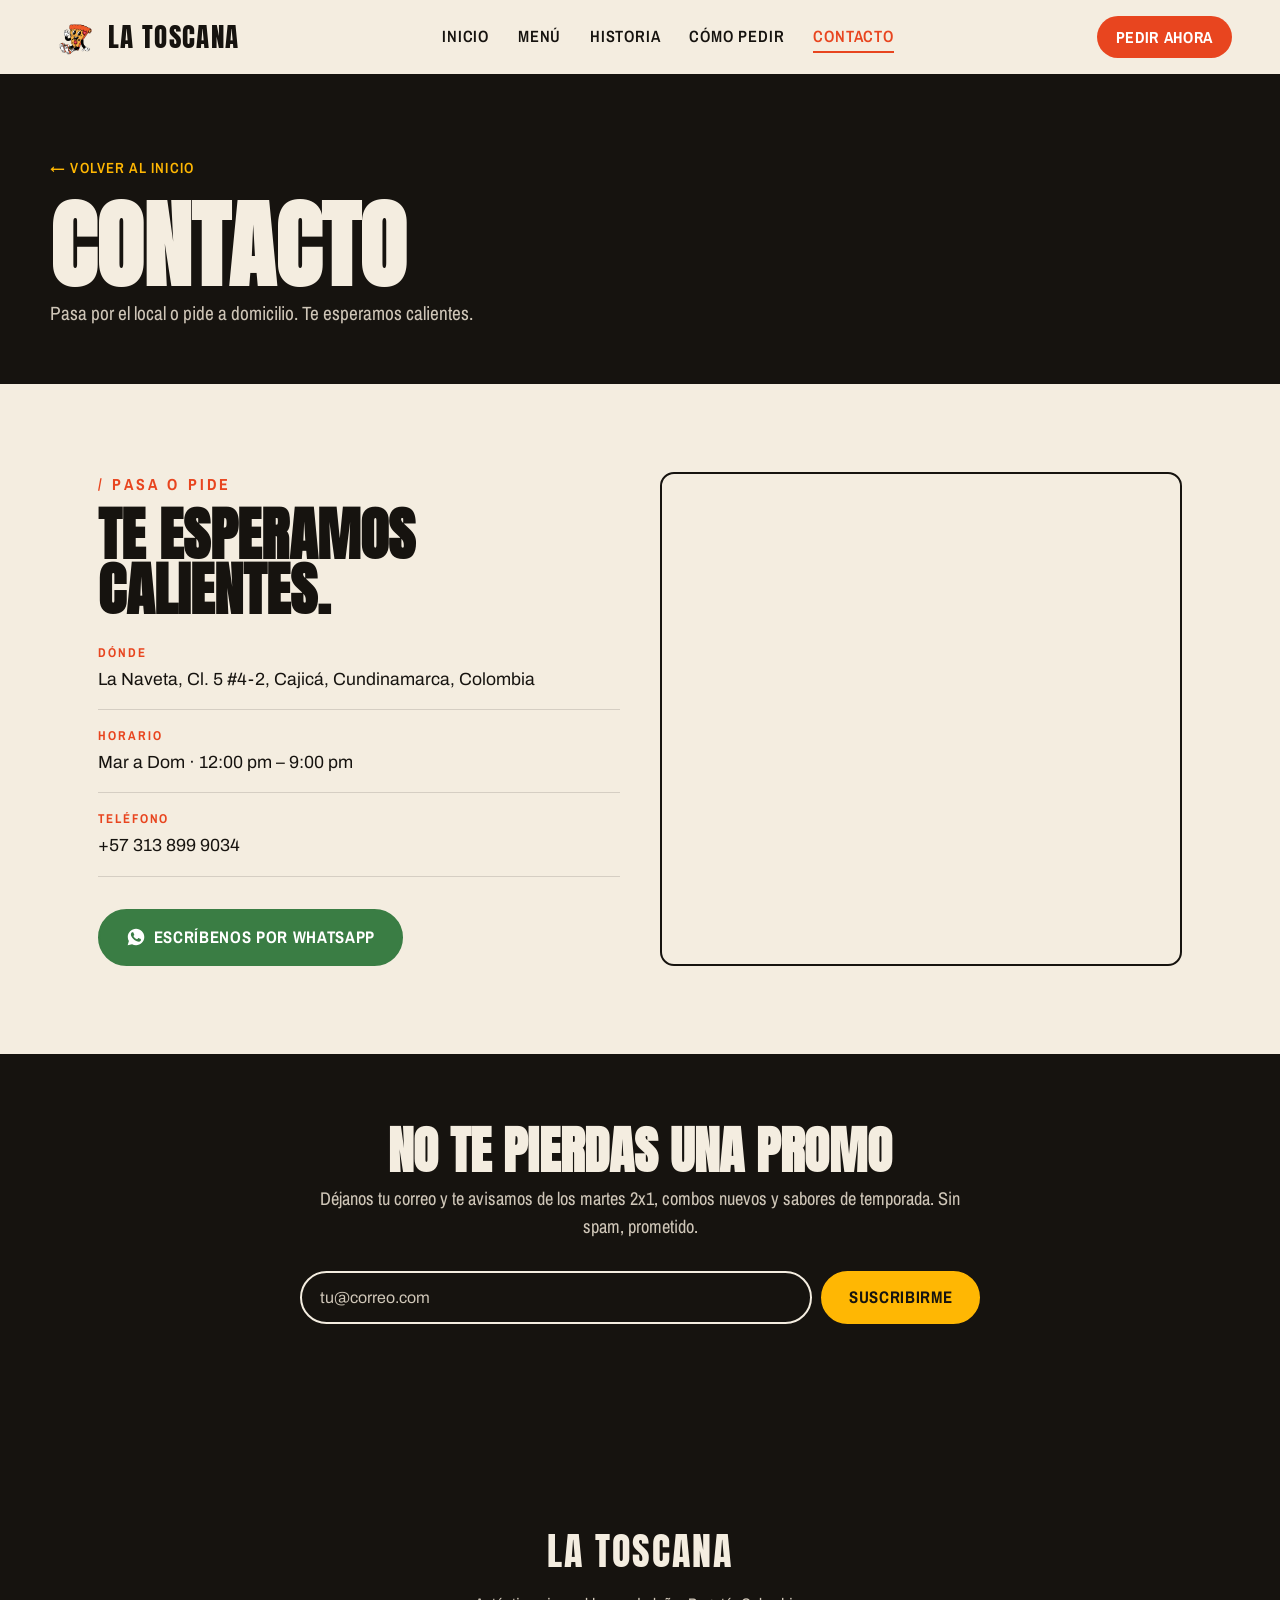
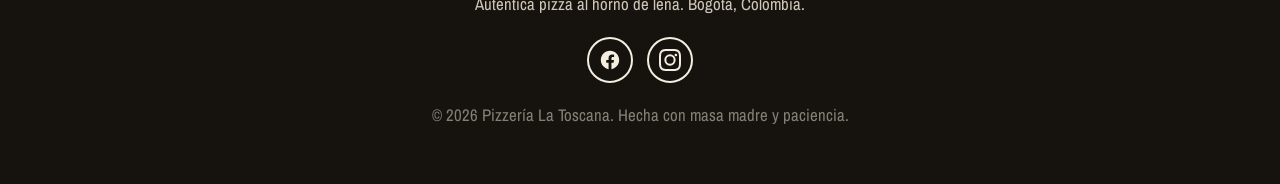
==== commit 957b3258: "update" ====
--- a/contacto.html
+++ b/contacto.html
@@ -4,7 +4,7 @@
 <meta charset="UTF-8">
 <meta name="viewport" content="width=device-width, initial-scale=1.0">
 <title>Contacto · Pizzería La Toscana</title>
-<meta name="description" content="Visítanos o pide a domicilio. Pizzería La Toscana en Cajica, Cundinamarca Horarios, teléfono, ubicación y newsletter.">
+<meta name="description" content="Visítanos o pide a domicilio. Pizzería La Toscana en Chapinero, Bogotá. Horarios, teléfono, ubicación y newsletter.">
 <link rel="preconnect" href="https://fonts.googleapis.com">
 <link rel="preconnect" href="https://fonts.gstatic.com" crossorigin>
 <link href="https://fonts.googleapis.com/css2?family=Anton&family=Archivo:wght@400;500;600;700;800&family=Archivo+Narrow:wght@500;600;700&display=swap" rel="stylesheet">
@@ -84,7 +84,15 @@
 <!-- ===== FOOTER ===== -->
 <footer class="footer">
   <span class="footer__brand">LA TOSCANA</span>
-  <p>Auténtica pizza al horno de leña. Cajica, Colombia.</p>
+  <p>Auténtica pizza al horno de leña. Bogotá, Colombia.</p>
+  <div class="footer__social">
+    <a href="https://www.facebook.com/profile.php?id=100063441776169#" class="footer__social-btn" target="_blank" rel="noopener" aria-label="Facebook de Pizzería La Toscana">
+      <svg viewBox="0 0 24 24" width="22" height="22" fill="currentColor" aria-hidden="true"><path d="M22 12.06C22 6.5 17.52 2 12 2S2 6.5 2 12.06c0 5 3.66 9.15 8.44 9.94v-7.03H7.9v-2.9h2.54V9.85c0-2.52 1.49-3.91 3.78-3.91 1.1 0 2.24.2 2.24.2v2.46h-1.26c-1.24 0-1.63.78-1.63 1.57v1.89h2.78l-.44 2.9h-2.34V22c4.78-.79 8.44-4.94 8.44-9.94Z"/></svg>
+    </a>
+    <a href="https://www.instagram.com/toscanacajica/" class="footer__social-btn" target="_blank" rel="noopener" aria-label="Instagram de Pizzería La Toscana">
+      <svg viewBox="0 0 24 24" width="22" height="22" fill="currentColor" aria-hidden="true"><path d="M12 2.16c3.2 0 3.58.01 4.85.07 1.17.05 1.8.25 2.23.41.56.22.96.48 1.38.9.42.42.68.82.9 1.38.16.42.36 1.06.41 2.23.06 1.27.07 1.65.07 4.85s-.01 3.58-.07 4.85c-.05 1.17-.25 1.8-.41 2.23-.22.56-.48.96-.9 1.38-.42.42-.82.68-1.38.9-.42.16-1.06.36-2.23.41-1.27.06-1.65.07-4.85.07s-3.58-.01-4.85-.07c-1.17-.05-1.8-.25-2.23-.41-.56-.22-.96-.48-1.38-.9-.42-.42-.68-.82-.9-1.38-.16-.42-.36-1.06-.41-2.23-.06-1.27-.07-1.65-.07-4.85s.01-3.58.07-4.85c.05-1.17.25-1.8.41-2.23.22-.56.48-.96.9-1.38.42-.42.82-.68 1.38-.9.42-.16 1.06-.36 2.23-.41C8.42 2.17 8.8 2.16 12 2.16ZM12 0C8.74 0 8.33.01 7.05.07 5.78.13 4.9.33 4.14.63c-.79.3-1.46.72-2.12 1.38C1.36 2.67.94 3.34.63 4.14.33 4.9.13 5.78.07 7.05.01 8.33 0 8.74 0 12s.01 3.67.07 4.95c.06 1.27.26 2.15.56 2.91.3.8.72 1.47 1.38 2.13.66.66 1.33 1.08 2.12 1.38.76.3 1.64.5 2.91.56C8.33 23.99 8.74 24 12 24s3.67-.01 4.95-.07c1.27-.06 2.15-.26 2.91-.56.8-.3 1.47-.72 2.13-1.38.66-.66 1.08-1.33 1.38-2.13.3-.76.5-1.64.56-2.91.06-1.28.07-1.69.07-4.95s-.01-3.67-.07-4.95c-.06-1.27-.26-2.15-.56-2.91-.3-.8-.72-1.47-1.38-2.13C21.34 1.36 20.67.94 19.87.63 19.11.33 18.23.13 16.96.07 15.67.01 15.26 0 12 0Zm0 5.84A6.16 6.16 0 1 0 18.16 12 6.16 6.16 0 0 0 12 5.84ZM12 16a4 4 0 1 1 4-4 4 4 0 0 1-4 4Zm6.41-10.85a1.44 1.44 0 1 0 1.44 1.44 1.44 1.44 0 0 0-1.44-1.44Z"/></svg>
+    </a>
+  </div>
   <p class="footer__small">© <span id="year"></span> Pizzería La Toscana. Hecha con masa madre y paciencia.</p>
 </footer>
 
--- a/styles.css
+++ b/styles.css
@@ -92,8 +92,8 @@
 
 @media (max-width:860px){
   .nav{position:sticky;flex-wrap:wrap;row-gap:0}
-  .nav__toggle{display:flex;order:2}
-  .nav__cta{order:1;margin-left:auto;margin-right:.6rem}
+  .nav__toggle{display:flex;order:2;margin-left:auto}
+  .nav__cta{display:none}
   .nav__links{
     order:3;
     flex-basis:100%;width:100%;
@@ -557,4 +557,27 @@
   *{animation:none!important;transition:none!important;scroll-behavior:auto!important}
   [data-reveal]{opacity:1!important;transform:none!important}
 }
-a:focus-visible,button:focus-visible{outline:3px solid var(--brasa);outline-offset:3px}+a:focus-visible,button:focus-visible{outline:3px solid var(--brasa);outline-offset:3px}
+/* ===== Reseñas: avatar + botón Google ===== */
+.resena figcaption{display:flex;align-items:center;gap:12px}
+.resena__avatar{width:48px;height:48px;border-radius:50%;object-fit:cover;flex-shrink:0;
+  border:2px solid var(--ink)}
+.resena__author{display:flex;flex-direction:column;line-height:1.3}
+.resenas__cta{text-align:center;margin-top:2.4rem}
+.btn--google{display:inline-flex;align-items:center;gap:10px;
+  background:#fff;color:#3c4043;border:2px solid var(--ink);
+  font-family:var(--cond);font-weight:700;text-transform:uppercase;letter-spacing:.04em;
+  padding:.85rem 1.6rem;border-radius:100px}
+.btn--google:hover{background:var(--ink);color:#fff}
+.btn--google:hover svg path{fill:#fff}
+
+/* ===== Footer: redes sociales ===== */
+.footer__social{display:flex;justify-content:center;gap:.9rem;margin:1.2rem 0}
+.footer__social-btn{
+  display:grid;place-items:center;
+  width:46px;height:46px;border-radius:50%;
+  border:2px solid currentColor;color:inherit;
+  transition:transform .15s ease,background .2s ease,color .2s ease;
+}
+.footer__social-btn:hover{transform:translateY(-3px);background:var(--brasa);
+  border-color:var(--brasa);color:#fff}
